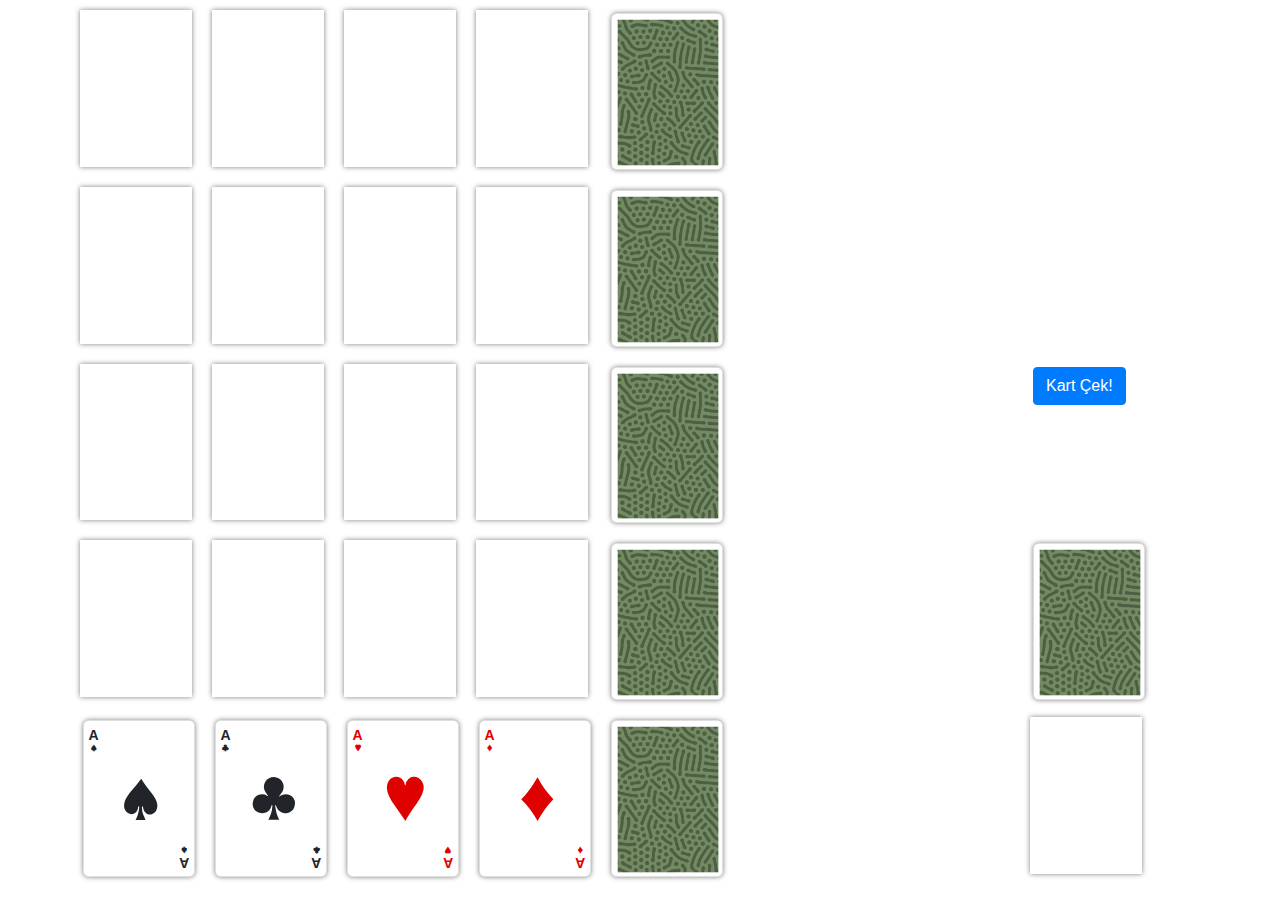
==== index.html @ 34a32503 "init" ====
<!DOCTYPE html>
<html lang="en">

<head>
    <meta charset="UTF-8">
    <meta name="author" content="Aykut KAŞKAYA">
    <meta http-equiv="X-UA-Compatible" content="IE=edge">
    <meta name="cardViewport" content="width=device-width, initial-scale=1.0">
    <title>Playing Card Race</title>
    <script src="https://code.jquery.com/jquery-3.6.0.min.js"
        integrity="sha256-/xUj+3OJU5yExlq6GSYGSHk7tPXikynS7ogEvDej/m4=" crossorigin="anonymous"></script>
    <link rel="stylesheet" href="https://maxcdn.bootstrapcdn.com/bootstrap/4.0.0/css/bootstrap.min.css"
        integrity="sha384-Gn5384xqQ1aoWXA+058RXPxPg6fy4IWvTNh0E263XmFcJlSAwiGgFAW/dAiS6JXm" crossorigin="anonymous">
    <script src="https://code.jquery.com/jquery-3.2.1.slim.min.js"
        integrity="sha384-KJ3o2DKtIkvYIK3UENzmM7KCkRr/rE9/Qpg6aAZGJwFDMVNA/GpGFF93hXpG5KkN" crossorigin="anonymous">
    </script>
    <script src="https://cdnjs.cloudflare.com/ajax/libs/popper.js/1.12.9/umd/popper.min.js"
        integrity="sha384-ApNbgh9B+Y1QKtv3Rn7W3mgPxhU9K/ScQsAP7hUibX39j7fakFPskvXusvfa0b4Q" crossorigin="anonymous">
    </script>
    <script src="https://maxcdn.bootstrapcdn.com/bootstrap/4.0.0/js/bootstrap.min.js"
        integrity="sha384-JZR6Spejh4U02d8jOt6vLEHfe/JQGiRRSQQxSfFWpi1MquVdAyjUar5+76PVCmYl" crossorigin="anonymous">
    </script>
    <link rel="stylesheet" href="assets/style.css">
    <link rel="stylesheet" href="assets/playingcards.css">
    <script src="assets/script.js"></script>
    <!-- <script src="assets/playingcards.js"></script> -->
</head>

<body>

    <div class="container">
        <div class="row">
            <div class="col-md-10">
                <div class="playground content-center">
                    <div class="row" id="row-1">
                        <div class="col-md-2 card-place empty-card" id="col-1-1">

                        </div>
                        <div class="col-md-2 card-place empty-card" id="col-1-2">

                        </div>
                        <div class="col-md-2 card-place empty-card" id="col-1-3">

                        </div>
                        <div class="col-md-2 card-place empty-card" id="col-1-4">

                        </div>
                        <div class="col-md-2 card-place" id="col-1-5">
                            <div class="card">
                                <div class="card-back"><span class="middle_center"><img src="img/back.png"></span></div>
                            </div>

                        </div>
                    </div>

                    <div class="row" id="row-2">
                        <div class="col-md-2 card-place empty-card" id="col-2-1">

                        </div>
                        <div class="col-md-2 card-place empty-card" id="col-2-2">

                        </div>
                        <div class="col-md-2 card-place empty-card" id="col-2-3">

                        </div>
                        <div class="col-md-2 card-place empty-card" id="col-2-4">

                        </div>
                        <div class="col-md-2 card-place" id="col-2-5">
                            <div class="card">
                                <div class="card-back"><span class="middle_center"><img src="img/back.png"></span></div>
                            </div>

                        </div>
                    </div>

                    <div class="row" id="row-3">
                        <div class="col-md-2 card-place empty-card" id="col-3-1">

                        </div>
                        <div class="col-md-2 card-place empty-card" id="col-3-2">

                        </div>
                        <div class="col-md-2 card-place empty-card" id="col-3-3">

                        </div>
                        <div class="col-md-2 card-place empty-card" id="col-3-4">

                        </div>
                        <div class="col-md-2 card-place" id="col-3-5">
                            <div class="card">
                                <div class="card-back"><span class="middle_center"><img src="img/back.png"></span></div>
                            </div>

                        </div>
                    </div>

                    <div class="row" id="row-4">
                        <div class="col-md-2 card-place empty-card" id="col-4-1">

                        </div>
                        <div class="col-md-2 card-place empty-card" id="col-4-2">

                        </div>
                        <div class="col-md-2 card-place empty-card" id="col-4-3">

                        </div>
                        <div class="col-md-2 card-place empty-card" id="col-4-4">

                        </div>
                        <div class="col-md-2 card-place" id="col-4-5">
                            <div class="card">
                                <div class="card-back"><span class="middle_center"><img src="img/back.png"></span></div>
                            </div>

                        </div>
                    </div>

                    <div class="row" id="row-5">
                        <div class="col-md-2 card-place" id="col-5-1">
                            <div class="card card-slot">
                                <div class="card-ace spade">
                                    <div class="corner top"><span class="number">A</span><span>♠</span></div><span
                                        class="suit middle_center">♠</span>
                                    <div class="corner bottom"><span class="number">A</span><span>♠</span></div>
                                </div>
                            </div>
                        </div>
                        <div class="col-md-2 card-place" id="col-5-2">
                            <div class="card card-slot">
                                <div class="card-ace club">
                                    <div class="corner top"><span class="number">A</span><span>♣</span></div><span
                                        class="suit middle_center">♣</span>
                                    <div class="corner bottom"><span class="number">A</span><span>♣</span></div>
                                </div>
                            </div>
                        </div>
                        <div class="col-md-2 card-place" id="col-5-3">
                            <div class="card card-slot">
                                <div class="card-ace heart">
                                    <div class="corner top"><span class="number">A</span><span>♥</span></div><span
                                        class="suit middle_center">♥</span>
                                    <div class="corner bottom"><span class="number">A</span><span>♥</span></div>
                                </div>
                            </div>
                        </div>
                        <div class="col-md-2 card-place" id="col-5-4">
                            <div class="card card-slot">
                                <div class="card-ace diamond">
                                    <div class="corner top"><span class="number">A</span><span>♦</span></div><span
                                        class="suit middle_center">♦</span>
                                    <div class="corner bottom"><span class="number">A</span><span>♦</span></div>
                                </div>
                            </div>
                        </div>
                        <div class="col-md-2 card-place" id="col-5-5">
                            <div class="card">
                                <div class="card-back"><span class="middle_center"><img src="img/back.png"></span></div>
                            </div>
                        </div>
                    </div>
                </div>
            </div>
            <div class="col-md-2">
                <div class="row">
                    <div class="card-place"></div>
                </div>
                <div class="row">
                    <div class="card-place"></div>
                </div>
                <div class="row">
                    <div class="card-place">
                        <div style="font-size: 16px;">
                            <button type="button" id="btnKartCek" onclick="YeniKart();" class="btn btn-primary" >Kart Çek!</button>
                            <button type="button" id="btnNewGame" onclick="NewGame();" class="btn btn-danger" style="display:none" >Yeni Oyun!</button>

                        </div>
                    </div>
                </div>
                <div class="row">
                    <div class="card-place">
                        <div class="card">
                            <div class="card-back"><span class="middle_center"><img src="img/back.png"></span></div>
                        </div>
                    </div>
                </div>
                <div class="row">
                    <div id="drawer" class="card-place empty-card"></div>
                </div>

            </div>
        </div>


    </div>

    <div style="display: none;" id="card-List">
        <div id="table" class="span12">
            <div id="card-stocks">
                <div class="card" id="cardView1">
                    <div class="card-ace club">
                        <div class="corner top"><span class="number">A</span><span>♣</span></div><span
                            class="suit middle_center">♣</span>
                        <div class="corner bottom"><span class="number">A</span><span>♣</span></div>
                    </div>
                </div>
                <div class="card" id="cardView2">
                    <div class="card-two club">
                        <div class="corner top"><span class="number">2</span><span>♣</span></div><span
                            class="suit top_center">♣</span><span class="suit bottom_center">♣</span>
                        <div class="corner bottom"><span class="number">2</span><span>♣</span></div>
                    </div>
                </div>
                <div class="card" id="cardView3">
                    <div class="card-three club">
                        <div class="corner top"><span class="number">3</span><span>♣</span></div><span
                            class="suit top_center">♣</span><span class="suit middle_center">♣</span><span
                            class="suit bottom_center">♣</span>
                        <div class="corner bottom"><span class="number">3</span><span>♣</span></div>
                    </div>
                </div>
                <div class="card" id="cardView4">
                    <div class="card-four club">
                        <div class="corner top"><span class="number">4</span><span>♣</span></div><span
                            class="suit top_left">♣</span><span class="suit top_right">♣</span><span
                            class="suit bottom_left">♣</span><span class="suit bottom_right">♣</span>
                        <div class="corner bottom"><span class="number">4</span><span>♣</span></div>
                    </div>
                </div>
                <div class="card" id="cardView5">
                    <div class="card-five club">
                        <div class="corner top"><span class="number">5</span><span>♣</span></div><span
                            class="suit top_left">♣</span><span class="suit top_right">♣</span><span
                            class="suit middle_center">♣</span><span class="suit bottom_left">♣</span><span
                            class="suit bottom_right">♣</span>
                        <div class="corner bottom"><span class="number">5</span><span>♣</span></div>
                    </div>
                </div>
                <div class="card" id="cardView6">
                    <div class="card-six club">
                        <div class="corner top"><span class="number">6</span><span>♣</span></div><span
                            class="suit top_left">♣</span><span class="suit top_right">♣</span><span
                            class="suit middle_left">♣</span><span class="suit middle_right">♣</span><span
                            class="suit bottom_left">♣</span><span class="suit bottom_right">♣</span>
                        <div class="corner bottom"><span class="number">6</span><span>♣</span></div>
                    </div>
                </div>
                <div class="card" id="cardView7">
                    <div class="card-seven club">
                        <div class="corner top"><span class="number">7</span><span>♣</span></div><span
                            class="suit top_left">♣</span><span class="suit top_right">♣</span><span
                            class="suit middle_left">♣</span><span class="suit middle_top">♣</span><span
                            class="suit middle_right">♣</span><span class="suit bottom_left">♣</span><span
                            class="suit bottom_right">♣</span>
                        <div class="corner bottom"><span class="number">7</span><span>♣</span></div>
                    </div>
                </div>
                <div class="card" id="cardView8">
                    <div class="card-eight club">
                        <div class="corner top"><span class="number">8</span><span>♣</span></div><span
                            class="suit top_left">♣</span><span class="suit top_right">♣</span><span
                            class="suit middle_left">♣</span><span class="suit middle_top">♣</span><span
                            class="suit middle_right">♣</span><span class="suit middle_bottom">♣</span><span
                            class="suit bottom_left">♣</span><span class="suit bottom_right">♣</span>
                        <div class="corner bottom"><span class="number">8</span><span>♣</span></div>
                    </div>
                </div>
                <div class="card" id="cardView9">
                    <div class="card-nine club">
                        <div class="corner top"><span class="number">9</span><span>♣</span></div><span
                            class="suit top_left">♣</span><span class="suit top_right">♣</span><span
                            class="suit middle_top_left">♣</span><span class="suit middle_center">♣</span><span
                            class="suit middle_top_right">♣</span><span class="suit bottom_left">♣</span><span
                            class="suit bottom_right">♣</span><span class="suit middle_bottom_left">♣</span><span
                            class="suit middle_bottom_right">♣</span>
                        <div class="corner bottom"><span class="number">9</span><span>♣</span></div>
                    </div>
                </div>
                <div class="card" id="cardView10">
                    <div class="card-ten club">
                        <div class="corner top"><span class="number">10</span><span>♣</span></div><span
                            class="suit top_left">♣</span><span class="suit top_right">♣</span><span
                            class="suit middle_top_left">♣</span><span class="suit middle_top_center">♣</span><span
                            class="suit middle_top_right">♣</span><span class="suit bottom_left">♣</span><span
                            class="suit bottom_right">♣</span><span class="suit middle_bottom_center">♣</span><span
                            class="suit middle_bottom_left">♣</span><span class="suit middle_bottom_right">♣</span>
                        <div class="corner bottom"><span class="number">10</span><span>♣</span></div>
                    </div>
                </div>
                <div class="card" id="cardView11">
                    <div class="card-jack club">
                        <div class="corner top"><span class="number">J</span><span>♣</span></div><span
                            class="face middle_center"><img src="img/faces/face-jack-club.png"></span>
                        <div class="corner bottom"><span class="number">J</span><span>♣</span></div>
                    </div>
                </div>
                <div class="card" id="cardView12">
                    <div class="card-queen club">
                        <div class="corner top"><span class="number">Q</span><span>♣</span></div><span
                            class="face middle_center"><img src="img/faces/face-queen-club.png"></span>
                        <div class="corner bottom"><span class="number">Q</span><span>♣</span></div>
                    </div>
                </div>
                <div class="card" id="cardView13">
                    <div class="card-king club">
                        <div class="corner top"><span class="number">K</span><span>♣</span></div><span
                            class="face middle_center"><img src="img/faces/face-king-club.png"></span>
                        <div class="corner bottom"><span class="number">K</span><span>♣</span></div>
                    </div>
                </div>
                <div class="card" id="cardView14">
                    <div class="card-ace diamond">
                        <div class="corner top"><span class="number">A</span><span>♦</span></div><span
                            class="suit middle_center">♦</span>
                        <div class="corner bottom"><span class="number">A</span><span>♦</span></div>
                    </div>
                </div>
                <div class="card" id="cardView15">
                    <div class="card-two diamond">
                        <div class="corner top"><span class="number">2</span><span>♦</span></div><span
                            class="suit top_center">♦</span><span class="suit bottom_center">♦</span>
                        <div class="corner bottom"><span class="number">2</span><span>♦</span></div>
                    </div>
                </div>
                <div class="card" id="cardView16">
                    <div class="card-three diamond">
                        <div class="corner top"><span class="number">3</span><span>♦</span></div><span
                            class="suit top_center">♦</span><span class="suit middle_center">♦</span><span
                            class="suit bottom_center">♦</span>
                        <div class="corner bottom"><span class="number">3</span><span>♦</span></div>
                    </div>
                </div>
                <div class="card" id="cardView17">
                    <div class="card-four diamond">
                        <div class="corner top"><span class="number">4</span><span>♦</span></div><span
                            class="suit top_left">♦</span><span class="suit top_right">♦</span><span
                            class="suit bottom_left">♦</span><span class="suit bottom_right">♦</span>
                        <div class="corner bottom"><span class="number">4</span><span>♦</span></div>
                    </div>
                </div>
                <div class="card" id="cardView18">
                    <div class="card-five diamond">
                        <div class="corner top"><span class="number">5</span><span>♦</span></div><span
                            class="suit top_left">♦</span><span class="suit top_right">♦</span><span
                            class="suit middle_center">♦</span><span class="suit bottom_left">♦</span><span
                            class="suit bottom_right">♦</span>
                        <div class="corner bottom"><span class="number">5</span><span>♦</span></div>
                    </div>
                </div>
                <div class="card" id="cardView19">
                    <div class="card-six diamond">
                        <div class="corner top"><span class="number">6</span><span>♦</span></div><span
                            class="suit top_left">♦</span><span class="suit top_right">♦</span><span
                            class="suit middle_left">♦</span><span class="suit middle_right">♦</span><span
                            class="suit bottom_left">♦</span><span class="suit bottom_right">♦</span>
                        <div class="corner bottom"><span class="number">6</span><span>♦</span></div>
                    </div>
                </div>
                <div class="card" id="cardView20">
                    <div class="card-seven diamond">
                        <div class="corner top"><span class="number">7</span><span>♦</span></div><span
                            class="suit top_left">♦</span><span class="suit top_right">♦</span><span
                            class="suit middle_left">♦</span><span class="suit middle_top">♦</span><span
                            class="suit middle_right">♦</span><span class="suit bottom_left">♦</span><span
                            class="suit bottom_right">♦</span>
                        <div class="corner bottom"><span class="number">7</span><span>♦</span></div>
                    </div>
                </div>
                <div class="card" id="cardView21">
                    <div class="card-eight diamond">
                        <div class="corner top"><span class="number">8</span><span>♦</span></div><span
                            class="suit top_left">♦</span><span class="suit top_right">♦</span><span
                            class="suit middle_left">♦</span><span class="suit middle_top">♦</span><span
                            class="suit middle_right">♦</span><span class="suit middle_bottom">♦</span><span
                            class="suit bottom_left">♦</span><span class="suit bottom_right">♦</span>
                        <div class="corner bottom"><span class="number">8</span><span>♦</span></div>
                    </div>
                </div>
                <div class="card" id="cardView22">
                    <div class="card-nine diamond">
                        <div class="corner top"><span class="number">9</span><span>♦</span></div><span
                            class="suit top_left">♦</span><span class="suit top_right">♦</span><span
                            class="suit middle_top_left">♦</span><span class="suit middle_center">♦</span><span
                            class="suit middle_top_right">♦</span><span class="suit bottom_left">♦</span><span
                            class="suit bottom_right">♦</span><span class="suit middle_bottom_left">♦</span><span
                            class="suit middle_bottom_right">♦</span>
                        <div class="corner bottom"><span class="number">9</span><span>♦</span></div>
                    </div>
                </div>
                <div class="card" id="cardView23">
                    <div class="card-ten diamond">
                        <div class="corner top"><span class="number">10</span><span>♦</span></div><span
                            class="suit top_left">♦</span><span class="suit top_right">♦</span><span
                            class="suit middle_top_left">♦</span><span class="suit middle_top_center">♦</span><span
                            class="suit middle_top_right">♦</span><span class="suit bottom_left">♦</span><span
                            class="suit bottom_right">♦</span><span class="suit middle_bottom_center">♦</span><span
                            class="suit middle_bottom_left">♦</span><span class="suit middle_bottom_right">♦</span>
                        <div class="corner bottom"><span class="number">10</span><span>♦</span></div>
                    </div>
                </div>
                <div class="card" id="cardView24">
                    <div class="card-jack diamond">
                        <div class="corner top"><span class="number">J</span><span>♦</span></div><span
                            class="face middle_center"><img src="img/faces/face-jack-diamond.png"></span>
                        <div class="corner bottom"><span class="number">J</span><span>♦</span></div>
                    </div>
                </div>
                <div class="card" id="cardView25">
                    <div class="card-queen diamond">
                        <div class="corner top"><span class="number">Q</span><span>♦</span></div><span
                            class="face middle_center"><img src="img/faces/face-queen-diamond.png"></span>
                        <div class="corner bottom"><span class="number">Q</span><span>♦</span></div>
                    </div>
                </div>
                <div class="card" id="cardView26">
                    <div class="card-king diamond">
                        <div class="corner top"><span class="number">K</span><span>♦</span></div><span
                            class="face middle_center"><img src="img/faces/face-king-diamond.png"></span>
                        <div class="corner bottom"><span class="number">K</span><span>♦</span></div>
                    </div>
                </div>
                <div class="card" id="cardView27">
                    <div class="card-ace spade">
                        <div class="corner top"><span class="number">A</span><span>♠</span></div><span
                            class="suit middle_center">♠</span>
                        <div class="corner bottom"><span class="number">A</span><span>♠</span></div>
                    </div>
                </div>
                <div class="card" id="cardView28">
                    <div class="card-two spade">
                        <div class="corner top"><span class="number">2</span><span>♠</span></div><span
                            class="suit top_center">♠</span><span class="suit bottom_center">♠</span>
                        <div class="corner bottom"><span class="number">2</span><span>♠</span></div>
                    </div>
                </div>
                <div class="card" id="cardView29">
                    <div class="card-three spade">
                        <div class="corner top"><span class="number">3</span><span>♠</span></div><span
                            class="suit top_center">♠</span><span class="suit middle_center">♠</span><span
                            class="suit bottom_center">♠</span>
                        <div class="corner bottom"><span class="number">3</span><span>♠</span></div>
                    </div>
                </div>
                <div class="card" id="cardView30">
                    <div class="card-four spade">
                        <div class="corner top"><span class="number">4</span><span>♠</span></div><span
                            class="suit top_left">♠</span><span class="suit top_right">♠</span><span
                            class="suit bottom_left">♠</span><span class="suit bottom_right">♠</span>
                        <div class="corner bottom"><span class="number">4</span><span>♠</span></div>
                    </div>
                </div>
                <div class="card" id="cardView31">
                    <div class="card-five spade">
                        <div class="corner top"><span class="number">5</span><span>♠</span></div><span
                            class="suit top_left">♠</span><span class="suit top_right">♠</span><span
                            class="suit middle_center">♠</span><span class="suit bottom_left">♠</span><span
                            class="suit bottom_right">♠</span>
                        <div class="corner bottom"><span class="number">5</span><span>♠</span></div>
                    </div>
                </div>
                <div class="card" id="cardView32">
                    <div class="card-six spade">
                        <div class="corner top"><span class="number">6</span><span>♠</span></div><span
                            class="suit top_left">♠</span><span class="suit top_right">♠</span><span
                            class="suit middle_left">♠</span><span class="suit middle_right">♠</span><span
                            class="suit bottom_left">♠</span><span class="suit bottom_right">♠</span>
                        <div class="corner bottom"><span class="number">6</span><span>♠</span></div>
                    </div>
                </div>
                <div class="card" id="cardView33">
                    <div class="card-seven spade">
                        <div class="corner top"><span class="number">7</span><span>♠</span></div><span
                            class="suit top_left">♠</span><span class="suit top_right">♠</span><span
                            class="suit middle_left">♠</span><span class="suit middle_top">♠</span><span
                            class="suit middle_right">♠</span><span class="suit bottom_left">♠</span><span
                            class="suit bottom_right">♠</span>
                        <div class="corner bottom"><span class="number">7</span><span>♠</span></div>
                    </div>
                </div>
                <div class="card" id="cardView34">
                    <div class="card-eight spade">
                        <div class="corner top"><span class="number">8</span><span>♠</span></div><span
                            class="suit top_left">♠</span><span class="suit top_right">♠</span><span
                            class="suit middle_left">♠</span><span class="suit middle_top">♠</span><span
                            class="suit middle_right">♠</span><span class="suit middle_bottom">♠</span><span
                            class="suit bottom_left">♠</span><span class="suit bottom_right">♠</span>
                        <div class="corner bottom"><span class="number">8</span><span>♠</span></div>
                    </div>
                </div>
                <div class="card" id="cardView35">
                    <div class="card-nine spade">
                        <div class="corner top"><span class="number">9</span><span>♠</span></div><span
                            class="suit top_left">♠</span><span class="suit top_right">♠</span><span
                            class="suit middle_top_left">♠</span><span class="suit middle_center">♠</span><span
                            class="suit middle_top_right">♠</span><span class="suit bottom_left">♠</span><span
                            class="suit bottom_right">♠</span><span class="suit middle_bottom_left">♠</span><span
                            class="suit middle_bottom_right">♠</span>
                        <div class="corner bottom"><span class="number">9</span><span>♠</span></div>
                    </div>
                </div>
                <div class="card" id="cardView36">
                    <div class="card-ten spade">
                        <div class="corner top"><span class="number">10</span><span>♠</span></div><span
                            class="suit top_left">♠</span><span class="suit top_right">♠</span><span
                            class="suit middle_top_left">♠</span><span class="suit middle_top_center">♠</span><span
                            class="suit middle_top_right">♠</span><span class="suit bottom_left">♠</span><span
                            class="suit bottom_right">♠</span><span class="suit middle_bottom_center">♠</span><span
                            class="suit middle_bottom_left">♠</span><span class="suit middle_bottom_right">♠</span>
                        <div class="corner bottom"><span class="number">10</span><span>♠</span></div>
                    </div>
                </div>
                <div class="card" id="cardView37">
                    <div class="card-jack spade">
                        <div class="corner top"><span class="number">J</span><span>♠</span></div><span
                            class="face middle_center"><img src="img/faces/face-jack-spade.png"></span>
                        <div class="corner bottom"><span class="number">J</span><span>♠</span></div>
                    </div>
                </div>
                <div class="card" id="cardView38">
                    <div class="card-queen spade">
                        <div class="corner top"><span class="number">Q</span><span>♠</span></div><span
                            class="face middle_center"><img src="img/faces/face-queen-spade.png"></span>
                        <div class="corner bottom"><span class="number">Q</span><span>♠</span></div>
                    </div>
                </div>
                <div class="card" id="cardView39">
                    <div class="card-king spade">
                        <div class="corner top"><span class="number">K</span><span>♠</span></div><span
                            class="face middle_center"><img src="img/faces/face-king-spade.png"></span>
                        <div class="corner bottom"><span class="number">K</span><span>♠</span></div>
                    </div>
                </div>
                <div class="card" id="cardView40">
                    <div class="card-ace heart">
                        <div class="corner top"><span class="number">A</span><span>♥</span></div><span
                            class="suit middle_center">♥</span>
                        <div class="corner bottom"><span class="number">A</span><span>♥</span></div>
                    </div>
                </div>
                <div class="card" id="cardView41">
                    <div class="card-two heart">
                        <div class="corner top"><span class="number">2</span><span>♥</span></div><span
                            class="suit top_center">♥</span><span class="suit bottom_center">♥</span>
                        <div class="corner bottom"><span class="number">2</span><span>♥</span></div>
                    </div>
                </div>
                <div class="card" id="cardView42">
                    <div class="card-three heart">
                        <div class="corner top"><span class="number">3</span><span>♥</span></div><span
                            class="suit top_center">♥</span><span class="suit middle_center">♥</span><span
                            class="suit bottom_center">♥</span>
                        <div class="corner bottom"><span class="number">3</span><span>♥</span></div>
                    </div>
                </div>
                <div class="card" id="cardView43">
                    <div class="card-four heart">
                        <div class="corner top"><span class="number">4</span><span>♥</span></div><span
                            class="suit top_left">♥</span><span class="suit top_right">♥</span><span
                            class="suit bottom_left">♥</span><span class="suit bottom_right">♥</span>
                        <div class="corner bottom"><span class="number">4</span><span>♥</span></div>
                    </div>
                </div>
                <div class="card" id="cardView44">
                    <div class="card-five heart">
                        <div class="corner top"><span class="number">5</span><span>♥</span></div><span
                            class="suit top_left">♥</span><span class="suit top_right">♥</span><span
                            class="suit middle_center">♥</span><span class="suit bottom_left">♥</span><span
                            class="suit bottom_right">♥</span>
                        <div class="corner bottom"><span class="number">5</span><span>♥</span></div>
                    </div>
                </div>
                <div class="card" id="cardView45">
                    <div class="card-six heart">
                        <div class="corner top"><span class="number">6</span><span>♥</span></div><span
                            class="suit top_left">♥</span><span class="suit top_right">♥</span><span
                            class="suit middle_left">♥</span><span class="suit middle_right">♥</span><span
                            class="suit bottom_left">♥</span><span class="suit bottom_right">♥</span>
                        <div class="corner bottom"><span class="number">6</span><span>♥</span></div>
                    </div>
                </div>
                <div class="card" id="cardView46">
                    <div class="card-seven heart">
                        <div class="corner top"><span class="number">7</span><span>♥</span></div><span
                            class="suit top_left">♥</span><span class="suit top_right">♥</span><span
                            class="suit middle_left">♥</span><span class="suit middle_top">♥</span><span
                            class="suit middle_right">♥</span><span class="suit bottom_left">♥</span><span
                            class="suit bottom_right">♥</span>
                        <div class="corner bottom"><span class="number">7</span><span>♥</span></div>
                    </div>
                </div>
                <div class="card" id="cardView47">
                    <div class="card-eight heart">
                        <div class="corner top"><span class="number">8</span><span>♥</span></div><span
                            class="suit top_left">♥</span><span class="suit top_right">♥</span><span
                            class="suit middle_left">♥</span><span class="suit middle_top">♥</span><span
                            class="suit middle_right">♥</span><span class="suit middle_bottom">♥</span><span
                            class="suit bottom_left">♥</span><span class="suit bottom_right">♥</span>
                        <div class="corner bottom"><span class="number">8</span><span>♥</span></div>
                    </div>
                </div>
                <div class="card" id="cardView48">
                    <div class="card-nine heart">
                        <div class="corner top"><span class="number">9</span><span>♥</span></div><span
                            class="suit top_left">♥</span><span class="suit top_right">♥</span><span
                            class="suit middle_top_left">♥</span><span class="suit middle_center">♥</span><span
                            class="suit middle_top_right">♥</span><span class="suit bottom_left">♥</span><span
                            class="suit bottom_right">♥</span><span class="suit middle_bottom_left">♥</span><span
                            class="suit middle_bottom_right">♥</span>
                        <div class="corner bottom"><span class="number">9</span><span>♥</span></div>
                    </div>
                </div>
                <div class="card" id="cardView49">
                    <div class="card-ten heart">
                        <div class="corner top"><span class="number">10</span><span>♥</span></div><span
                            class="suit top_left">♥</span><span class="suit top_right">♥</span><span
                            class="suit middle_top_left">♥</span><span class="suit middle_top_center">♥</span><span
                            class="suit middle_top_right">♥</span><span class="suit bottom_left">♥</span><span
                            class="suit bottom_right">♥</span><span class="suit middle_bottom_center">♥</span><span
                            class="suit middle_bottom_left">♥</span><span class="suit middle_bottom_right">♥</span>
                        <div class="corner bottom"><span class="number">10</span><span>♥</span></div>
                    </div>
                </div>
                <div class="card" id="cardView50">
                    <div class="card-jack heart">
                        <div class="corner top"><span class="number">J</span><span>♥</span></div><span
                            class="face middle_center"><img src="img/faces/face-jack-heart.png"></span>
                        <div class="corner bottom"><span class="number">J</span><span>♥</span></div>
                    </div>
                </div>
                <div class="card" id="cardView51">
                    <div class="card-queen heart">
                        <div class="corner top"><span class="number">Q</span><span>♥</span></div><span
                            class="face middle_center"><img src="img/faces/face-queen-heart.png"></span>
                        <div class="corner bottom"><span class="number">Q</span><span>♥</span></div>
                    </div>
                </div>
                <div class="card" id="cardView52">
                    <div class="card-king heart">
                        <div class="corner top"><span class="number">K</span><span>♥</span></div><span
                            class="face middle_center"><img src="img/faces/face-king-heart.png"></span>
                        <div class="corner bottom"><span class="number">K</span><span>♥</span></div>
                    </div>
                </div>
            </div>
        </div>
    </div>

</body>

</html>
---- assets/style.css ----
.empty-card {
    box-shadow: 0 0 5px rgb(0 0 0 / 50%);
    /* border: 1px solid gray; */
}

.card-place {
    padding: 3px;
    margin: 10px;
    font-size: 7px;
    height: 22.4em;
    width: 16em;
    max-height: 22.4em;
    max-width: 16em;
}
---- assets/playingcards.css ----
@font-face {
  font-family: 'Suit-Regular';
  src: url("../fonts/suit-regular.eot");
  src: url("../fonts/suit-regular.eot?#iefix") format('embedded-opentype'), url("../fonts/suit-regular.woff") format('woff'), url("../fonts/suit-regular.ttf") format('truetype'), url("../fonts/suit-regular.svg#suit-regular") format('svg');
  font-weight: normal;
  font-style: normal;
}
.card {
  background-color: #fff;
  font-family: 'Suit-Regular', 'Helvetica Neue', Helvetica, Arial, sans-serif;
  -moz-border-radius: 0.8em;
  -webkit-border-radius: 0.8em;
  border-radius: 0.8em;
  -moz-box-shadow: 0 0 5px rgba(0,0,0,0.5);
  -webkit-box-shadow: 0 0 5px rgba(0,0,0,0.5);
  box-shadow: 0 0 5px rgba(0,0,0,0.5);
  float: left;
  width: 16em;
  height: 22.4em;
  margin: 0 1.2em 1.2em 0;
  position: relative;
  z-index: 2;
}
.card.noshadow {
  -moz-box-shadow: none;
  -webkit-box-shadow: none;
  box-shadow: none;
}
.card .card-back img {
  width: 16em;
  height: 22.4em;
}
.card .flipped {
  -ms-transform: rotateY(180deg);
  -moz-transform: rotateY(180deg);
  -webkit-transform: rotateY(180deg);
  transform: rotateY(180deg);
}
.card .heart,
.card .diamond {
  color: #df0000;
}
.card .corner {
  line-height: 1;
  position: absolute;
  text-align: center;
}
.card .corner span {
  display: block;
  font-size: 1.5em;
  font-weight: bold;
}
.card .corner .number {
  font-size: 2em;
  height: 1.92em/2;
  line-height: 1.92em/2;
}
.card .corner.top {
  left: 0.64em;
  top: 0.96em;
}
.card .corner.bottom {
  bottom: 0.96em;
  right: 0.64em;
  -ms-transform: rotate(180deg);
  -moz-transform: rotate(180deg);
  -webkit-transform: rotate(180deg);
  transform: rotate(180deg);
}
.card .card-ace span.suit.middle_center {
  font-size: 10.24em;
  left: 0.45517241379310347em;
  top: 0.593103448275862em;
}
.card .card-ten .corner .number {
  font-size: 1.5em;
}
.card .face img {
  position: absolute;
  left: 2.56em;
  top: 2.08em;
  width: 10.8em;
  height: 18.24em;
}
.card .suit {
  font-size: 5.8em;
  font-weight: normal;
  width: 0.6896551724137931em;
  height: 0.786206896551724em;
  line-height: 0.786206896551724em;
  position: absolute;
  text-align: center;
}
.card .suit.top_center {
  left: 1.0482758620689656em;
  top: 0.3310344827586207em;
}
.card .suit.top_left {
  left: 0.41379310344827586em;
  top: 0.3310344827586207em;
}
.card .suit.top_right {
  right: 0.41379310344827586em;
  top: 0.3310344827586207em;
}
.card .suit.middle_center {
  left: 1.0482758620689656em;
  top: 1.517241379310345em;
}
.card .suit.middle_top {
  left: 1.0482758620689656em;
  top: 0.9655172413793103em;
}
.card .suit.middle_bottom {
  bottom: 0.9655172413793103em;
  left: 1.0482758620689656em;
  -ms-transform: rotate(180deg);
  -moz-transform: rotate(180deg);
  -webkit-transform: rotate(180deg);
  transform: rotate(180deg);
}
.card .suit.middle_left {
  left: 0.41379310344827586em;
  top: 1.517241379310345em;
}
.card .suit.middle_right {
  right: 0.41379310344827586em;
  top: 1.517241379310345em;
}
.card .suit.middle_top_center {
  left: 1.0482758620689656em;
  top: 0.8275862068965517em;
}
.card .suit.middle_top_left {
  left: 0.41379310344827586em;
  top: 1.103448275862069em;
}
.card .suit.middle_top_right {
  right: 0.41379310344827586em;
  top: 1.103448275862069em;
}
.card .suit.middle_bottom_left {
  bottom: 1.103448275862069em;
  left: 0.41379310344827586em;
  -ms-transform: rotate(180deg);
  -moz-transform: rotate(180deg);
  -webkit-transform: rotate(180deg);
  transform: rotate(180deg);
}
.card .suit.middle_bottom_right {
  bottom: 1.103448275862069em;
  right: 0.41379310344827586em;
  -ms-transform: rotate(180deg);
  -moz-transform: rotate(180deg);
  -webkit-transform: rotate(180deg);
  transform: rotate(180deg);
}
.card .suit.middle_bottom_center {
  bottom: 0.8275862068965517em;
  left: 1.0482758620689656em;
  -ms-transform: rotate(180deg);
  -moz-transform: rotate(180deg);
  -webkit-transform: rotate(180deg);
  transform: rotate(180deg);
}
.card .suit.bottom_center {
  bottom: 0.3310344827586207em;
  left: 1.0482758620689656em;
  -ms-transform: rotate(180deg);
  -moz-transform: rotate(180deg);
  -webkit-transform: rotate(180deg);
  transform: rotate(180deg);
}
.card .suit.bottom_left {
  bottom: 0.3310344827586207em;
  left: 0.41379310344827586em;
  -ms-transform: rotate(180deg);
  -moz-transform: rotate(180deg);
  -webkit-transform: rotate(180deg);
  transform: rotate(180deg);
}
.card .suit.bottom_right {
  bottom: 0.3310344827586207em;
  right: 0.41379310344827586em;
  -ms-transform: rotate(180deg);
  -moz-transform: rotate(180deg);
  -webkit-transform: rotate(180deg);
  transform: rotate(180deg);
}
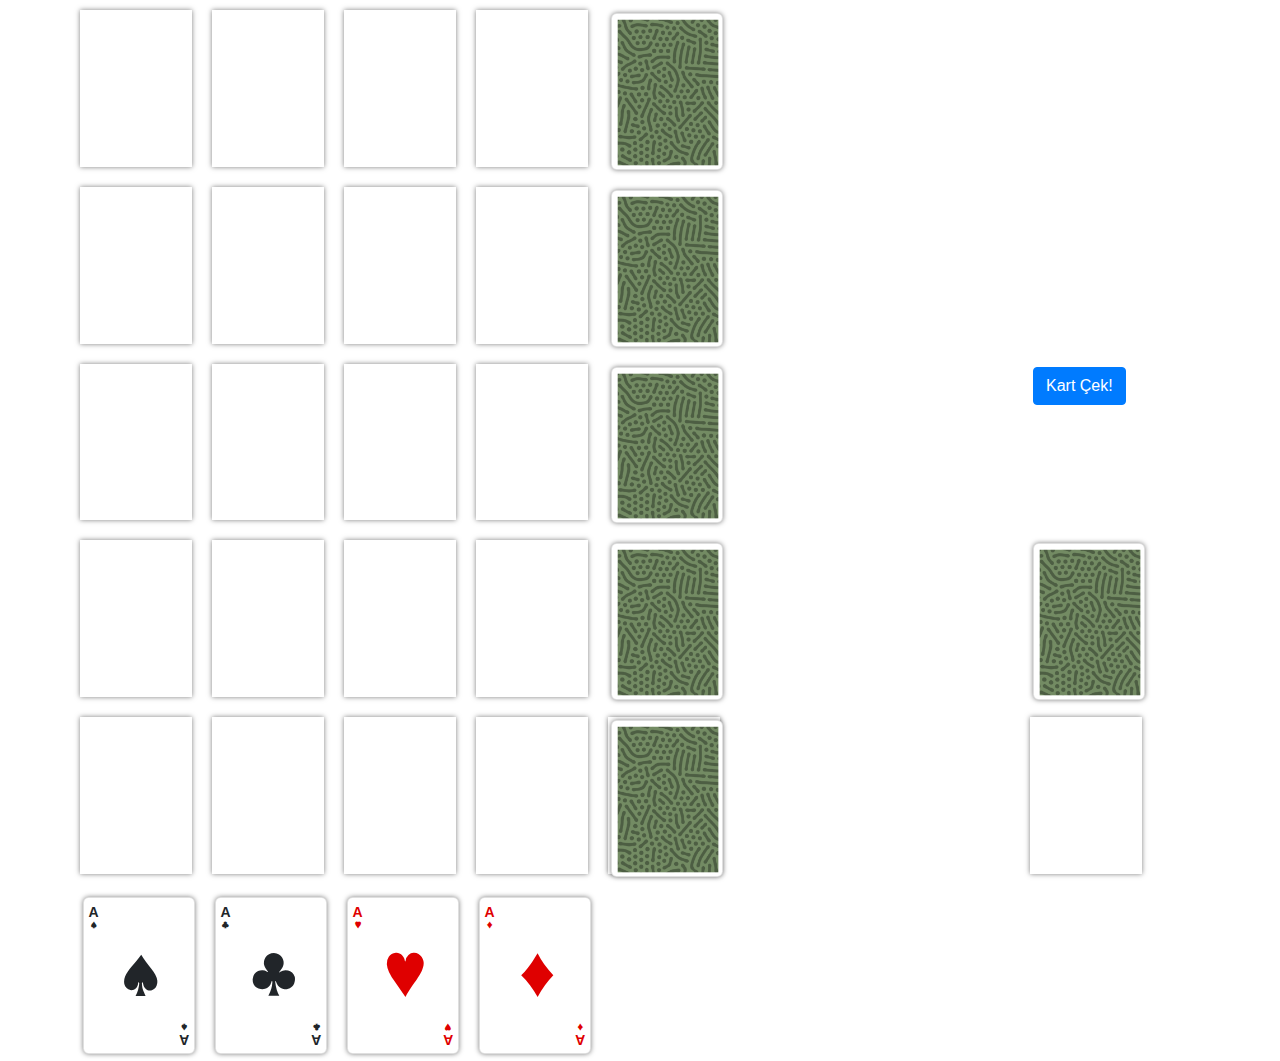
==== commit 6915280f: "oyun bitişi hazırlanıyor" ====
--- a/index.html
+++ b/index.html
@@ -117,8 +117,24 @@
                     </div>
 
                     <div class="row" id="row-5">
-                        <div class="col-md-2 card-place" id="col-5-1">
-                            <div class="card card-slot">
+                        <div class="col-md-2 card-place empty-card" id="col-5-1">
+                        </div>
+                        <div class="col-md-2 card-place empty-card" id="col-5-2">
+                        </div>
+                        <div class="col-md-2 card-place empty-card" id="col-5-3">
+                        </div>
+                        <div class="col-md-2 card-place empty-card" id="col-5-4">
+                        </div>
+                        <div class="col-md-2 card-place empty-card" id="col-5-5">
+                            <div class="card">
+                                <div class="card-back"><span class="middle_center"><img src="img/back.png"></span></div>
+                            </div>
+                        </div>
+                    </div>
+
+                    <div class="row last-row" id="row-6">
+                        <div class="col-md-2 card-place" id="col-6-1">
+                            <div id="spade_ace" class="card card-slot">
                                 <div class="card-ace spade">
                                     <div class="corner top"><span class="number">A</span><span>♠</span></div><span
                                         class="suit middle_center">♠</span>
@@ -126,8 +142,8 @@
                                 </div>
                             </div>
                         </div>
-                        <div class="col-md-2 card-place" id="col-5-2">
-                            <div class="card card-slot">
+                        <div class="col-md-2 card-place" id="col-6-2">
+                            <div id="club_ace" class="card card-slot">
                                 <div class="card-ace club">
                                     <div class="corner top"><span class="number">A</span><span>♣</span></div><span
                                         class="suit middle_center">♣</span>
@@ -135,8 +151,8 @@
                                 </div>
                             </div>
                         </div>
-                        <div class="col-md-2 card-place" id="col-5-3">
-                            <div class="card card-slot">
+                        <div class="col-md-2 card-place" id="col-6-3">
+                            <div id="heart_ace" class="card card-slot">
                                 <div class="card-ace heart">
                                     <div class="corner top"><span class="number">A</span><span>♥</span></div><span
                                         class="suit middle_center">♥</span>
@@ -144,8 +160,8 @@
                                 </div>
                             </div>
                         </div>
-                        <div class="col-md-2 card-place" id="col-5-4">
-                            <div class="card card-slot">
+                        <div class="col-md-2 card-place" id="col-6-4">
+                            <div id="diamond_ace" class="card card-slot">
                                 <div class="card-ace diamond">
                                     <div class="corner top"><span class="number">A</span><span>♦</span></div><span
                                         class="suit middle_center">♦</span>
@@ -153,10 +169,7 @@
                                 </div>
                             </div>
                         </div>
-                        <div class="col-md-2 card-place" id="col-5-5">
-                            <div class="card">
-                                <div class="card-back"><span class="middle_center"><img src="img/back.png"></span></div>
-                            </div>
+                        <div class="col-md-2 card-place" id="col-6-5">
                         </div>
                     </div>
                 </div>
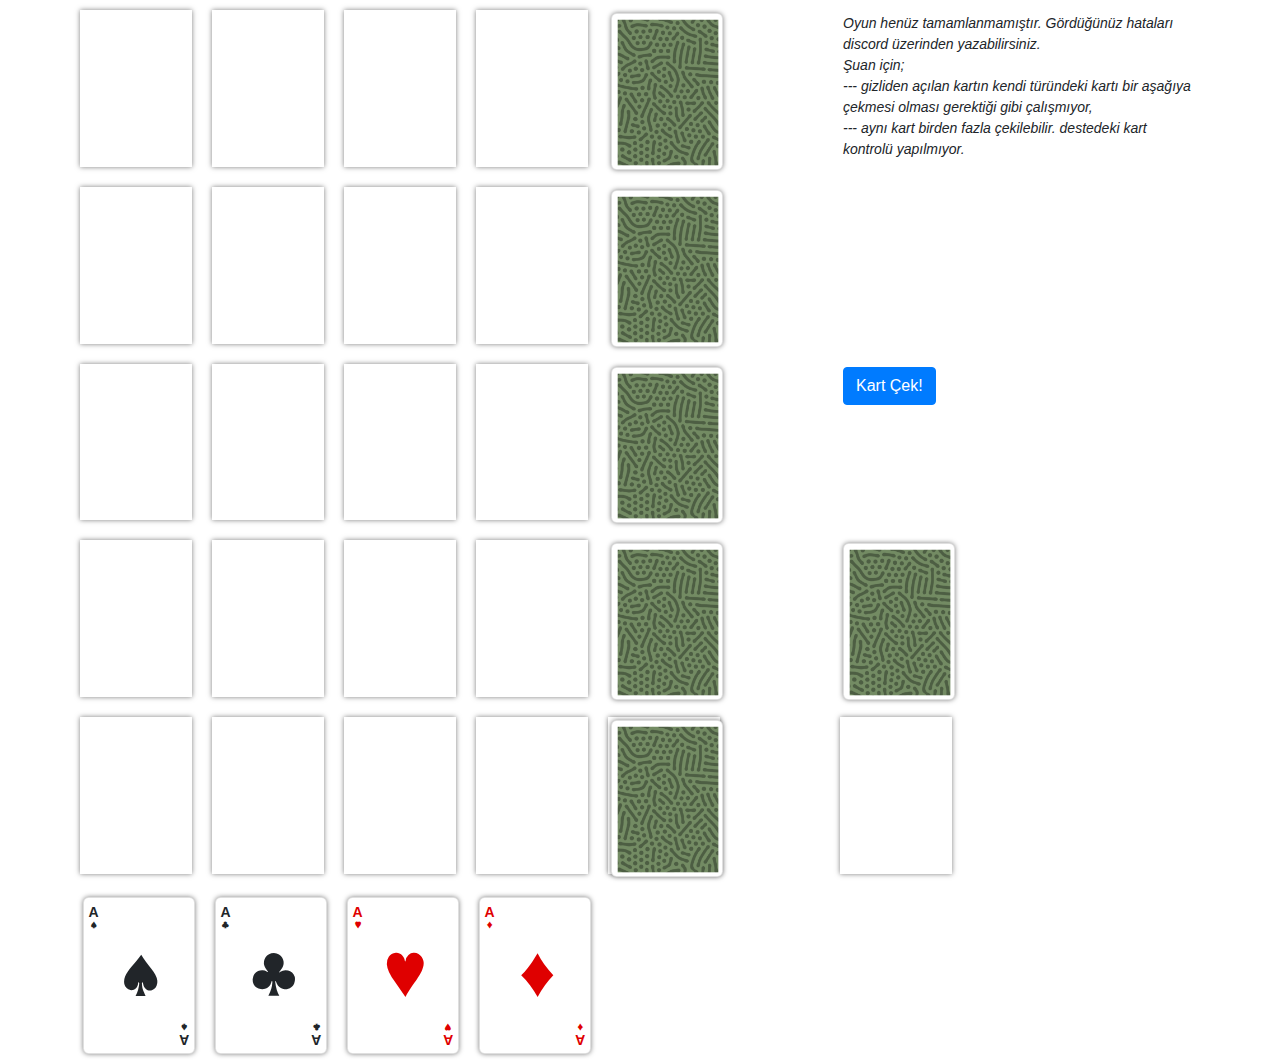
==== commit fd714e11: "Update index.html" ====
--- a/index.html
+++ b/index.html
@@ -30,7 +30,7 @@
 
     <div class="container">
         <div class="row">
-            <div class="col-md-10">
+            <div class="col-md-8">
                 <div class="playground content-center">
                     <div class="row" id="row-1">
                         <div class="col-md-2 card-place empty-card" id="col-1-1">
@@ -174,9 +174,21 @@
                     </div>
                 </div>
             </div>
-            <div class="col-md-2">
+            <div class="col-md-4">
                 <div class="row">
-                    <div class="card-place"></div>
+                    <div class="card-place" style="
+                    max-width: 100%;
+                    width: 100%;
+                ">
+                        <i style="font-size: 14px;">Oyun henüz tamamlanmamıştır. Gördüğünüz hataları discord üzerinden yazabilirsiniz. <br>
+                            Şuan için;
+                            <br>
+                            --- gizliden açılan kartın kendi türündeki kartı bir aşağıya çekmesi olması gerektiği gibi çalışmıyor,
+                            <br>
+                            --- aynı kart birden fazla çekilebilir. destedeki kart kontrolü yapılmıyor.
+
+                        </i>
+                    </div>
                 </div>
                 <div class="row">
                     <div class="card-place"></div>
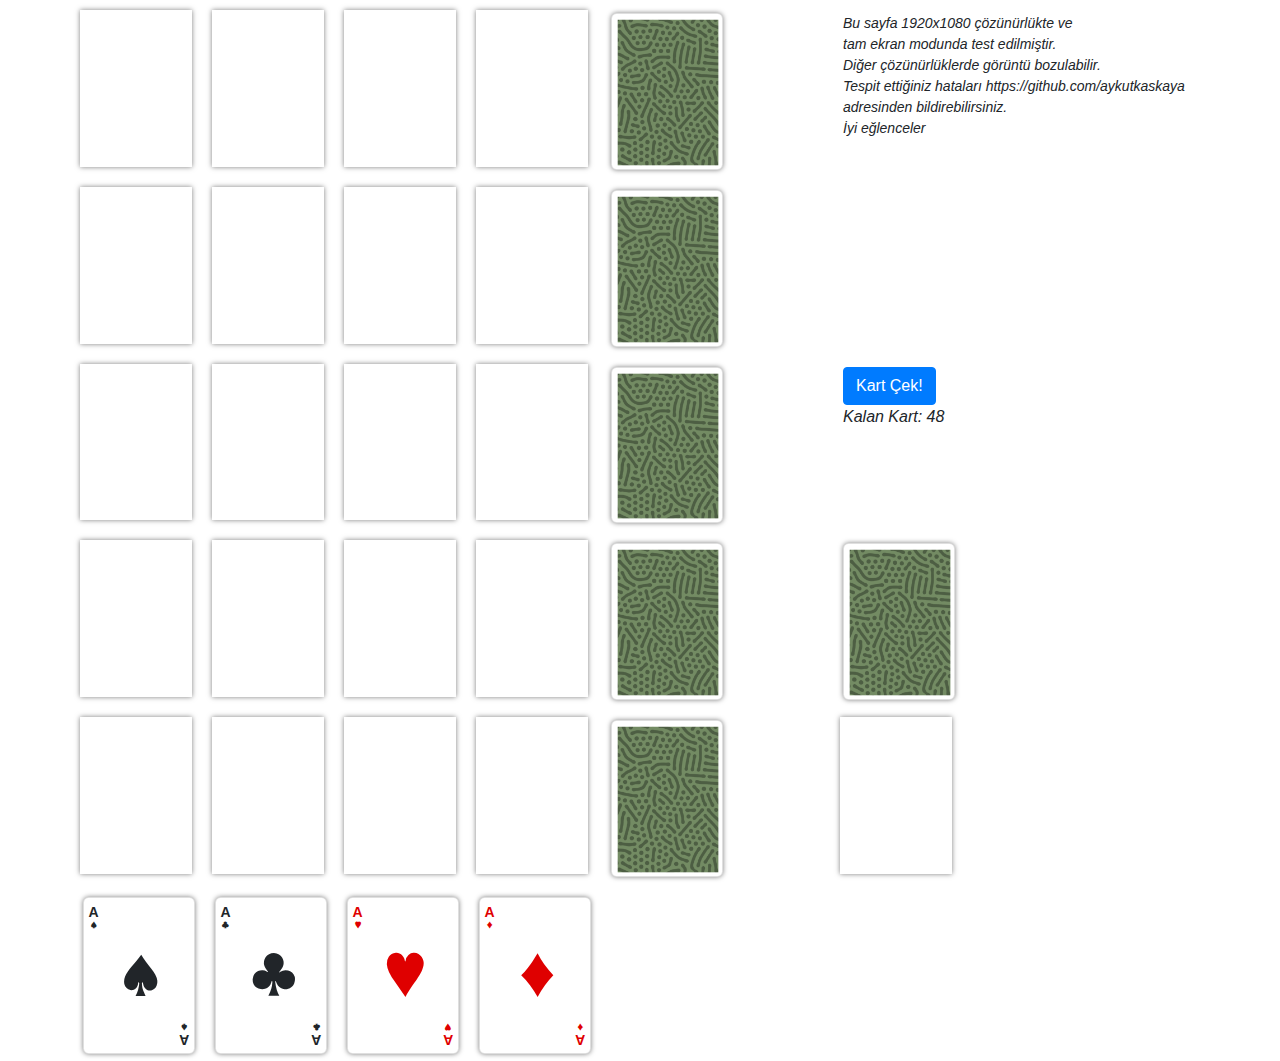
==== commit a0634289: "oynanabilir durumda" ====
--- a/index.html
+++ b/index.html
@@ -23,7 +23,7 @@
     <link rel="stylesheet" href="assets/style.css">
     <link rel="stylesheet" href="assets/playingcards.css">
     <script src="assets/script.js"></script>
-    <!-- <script src="assets/playingcards.js"></script> -->
+    <script src="assets/sweetalert2.all.min.js"></script>
 </head>
 
 <body>
@@ -45,7 +45,7 @@
                         <div class="col-md-2 card-place empty-card" id="col-1-4">
 
                         </div>
-                        <div class="col-md-2 card-place" id="col-1-5">
+                        <div class="col-md-2 card-place turned" id="col-1-5">
                             <div class="card">
                                 <div class="card-back"><span class="middle_center"><img src="img/back.png"></span></div>
                             </div>
@@ -66,7 +66,7 @@
                         <div class="col-md-2 card-place empty-card" id="col-2-4">
 
                         </div>
-                        <div class="col-md-2 card-place" id="col-2-5">
+                        <div class="col-md-2 card-place turned" id="col-2-5">
                             <div class="card">
                                 <div class="card-back"><span class="middle_center"><img src="img/back.png"></span></div>
                             </div>
@@ -87,7 +87,7 @@
                         <div class="col-md-2 card-place empty-card" id="col-3-4">
 
                         </div>
-                        <div class="col-md-2 card-place" id="col-3-5">
+                        <div class="col-md-2 card-place turned" id="col-3-5">
                             <div class="card">
                                 <div class="card-back"><span class="middle_center"><img src="img/back.png"></span></div>
                             </div>
@@ -108,7 +108,7 @@
                         <div class="col-md-2 card-place empty-card" id="col-4-4">
 
                         </div>
-                        <div class="col-md-2 card-place" id="col-4-5">
+                        <div class="col-md-2 card-place turned" id="col-4-5">
                             <div class="card">
                                 <div class="card-back"><span class="middle_center"><img src="img/back.png"></span></div>
                             </div>
@@ -125,14 +125,14 @@
                         </div>
                         <div class="col-md-2 card-place empty-card" id="col-5-4">
                         </div>
-                        <div class="col-md-2 card-place empty-card" id="col-5-5">
+                        <div class="col-md-2 card-place turned" id="col-5-5">
                             <div class="card">
                                 <div class="card-back"><span class="middle_center"><img src="img/back.png"></span></div>
                             </div>
                         </div>
                     </div>
 
-                    <div class="row last-row" id="row-6">
+                    <div class="row" id="row-6">
                         <div class="col-md-2 card-place" id="col-6-1">
                             <div id="spade_ace" class="card card-slot">
                                 <div class="card-ace spade">
@@ -180,12 +180,11 @@
                     max-width: 100%;
                     width: 100%;
                 ">
-                        <i style="font-size: 14px;">Oyun henüz tamamlanmamıştır. Gördüğünüz hataları discord üzerinden yazabilirsiniz. <br>
-                            Şuan için;
-                            <br>
-                            --- gizliden açılan kartın kendi türündeki kartı bir aşağıya çekmesi olması gerektiği gibi çalışmıyor,
-                            <br>
-                            --- aynı kart birden fazla çekilebilir. destedeki kart kontrolü yapılmıyor.
+                        <i style="font-size: 14px;">Bu sayfa 1920x1080 çözünürlükte ve
+                            <br>tam ekran modunda test edilmiştir.
+                            <br>Diğer çözünürlüklerde görüntü bozulabilir.
+                            <br>Tespit ettiğiniz hataları https://github.com/aykutkaskaya adresinden bildirebilirsiniz.
+                            <br>İyi eğlenceler
 
                         </i>
                     </div>
@@ -196,8 +195,11 @@
                 <div class="row">
                     <div class="card-place">
                         <div style="font-size: 16px;">
-                            <button type="button" id="btnKartCek" onclick="YeniKart();" class="btn btn-primary" >Kart Çek!</button>
-                            <button type="button" id="btnNewGame" onclick="NewGame();" class="btn btn-danger" style="display:none" >Yeni Oyun!</button>
+                            <button type="button" id="btnKartCek" onclick="YeniKart();" class="btn btn-primary">Kart
+                                Çek!</button>
+                            <button type="button" id="btnNewGame" onclick="NewGame();" class="btn btn-danger"
+                                style="display:none">Yeni Oyun!</button>
+                            <i>Kalan Kart: </i><i id="remCard"></i>
 
                         </div>
                     </div>
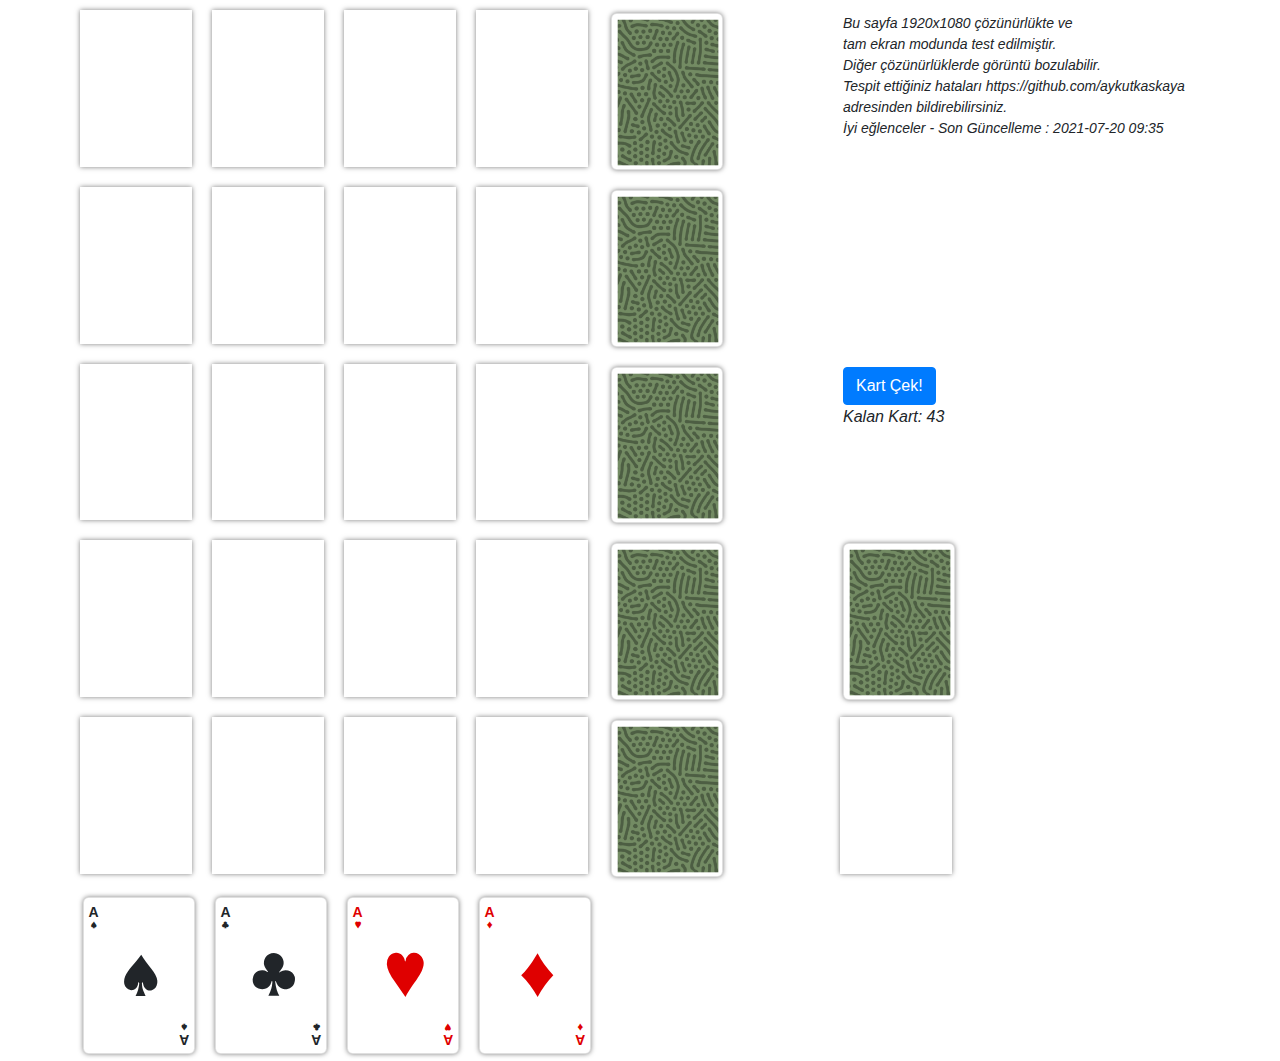
==== commit 56b7745b: "tekrarlayan kartlar düzeltildi" ====
--- a/index.html
+++ b/index.html
@@ -184,7 +184,7 @@
                             <br>tam ekran modunda test edilmiştir.
                             <br>Diğer çözünürlüklerde görüntü bozulabilir.
                             <br>Tespit ettiğiniz hataları https://github.com/aykutkaskaya adresinden bildirebilirsiniz.
-                            <br>İyi eğlenceler
+                            <br>İyi eğlenceler - Son Güncelleme : 2021-07-20 09:35
 
                         </i>
                     </div>
